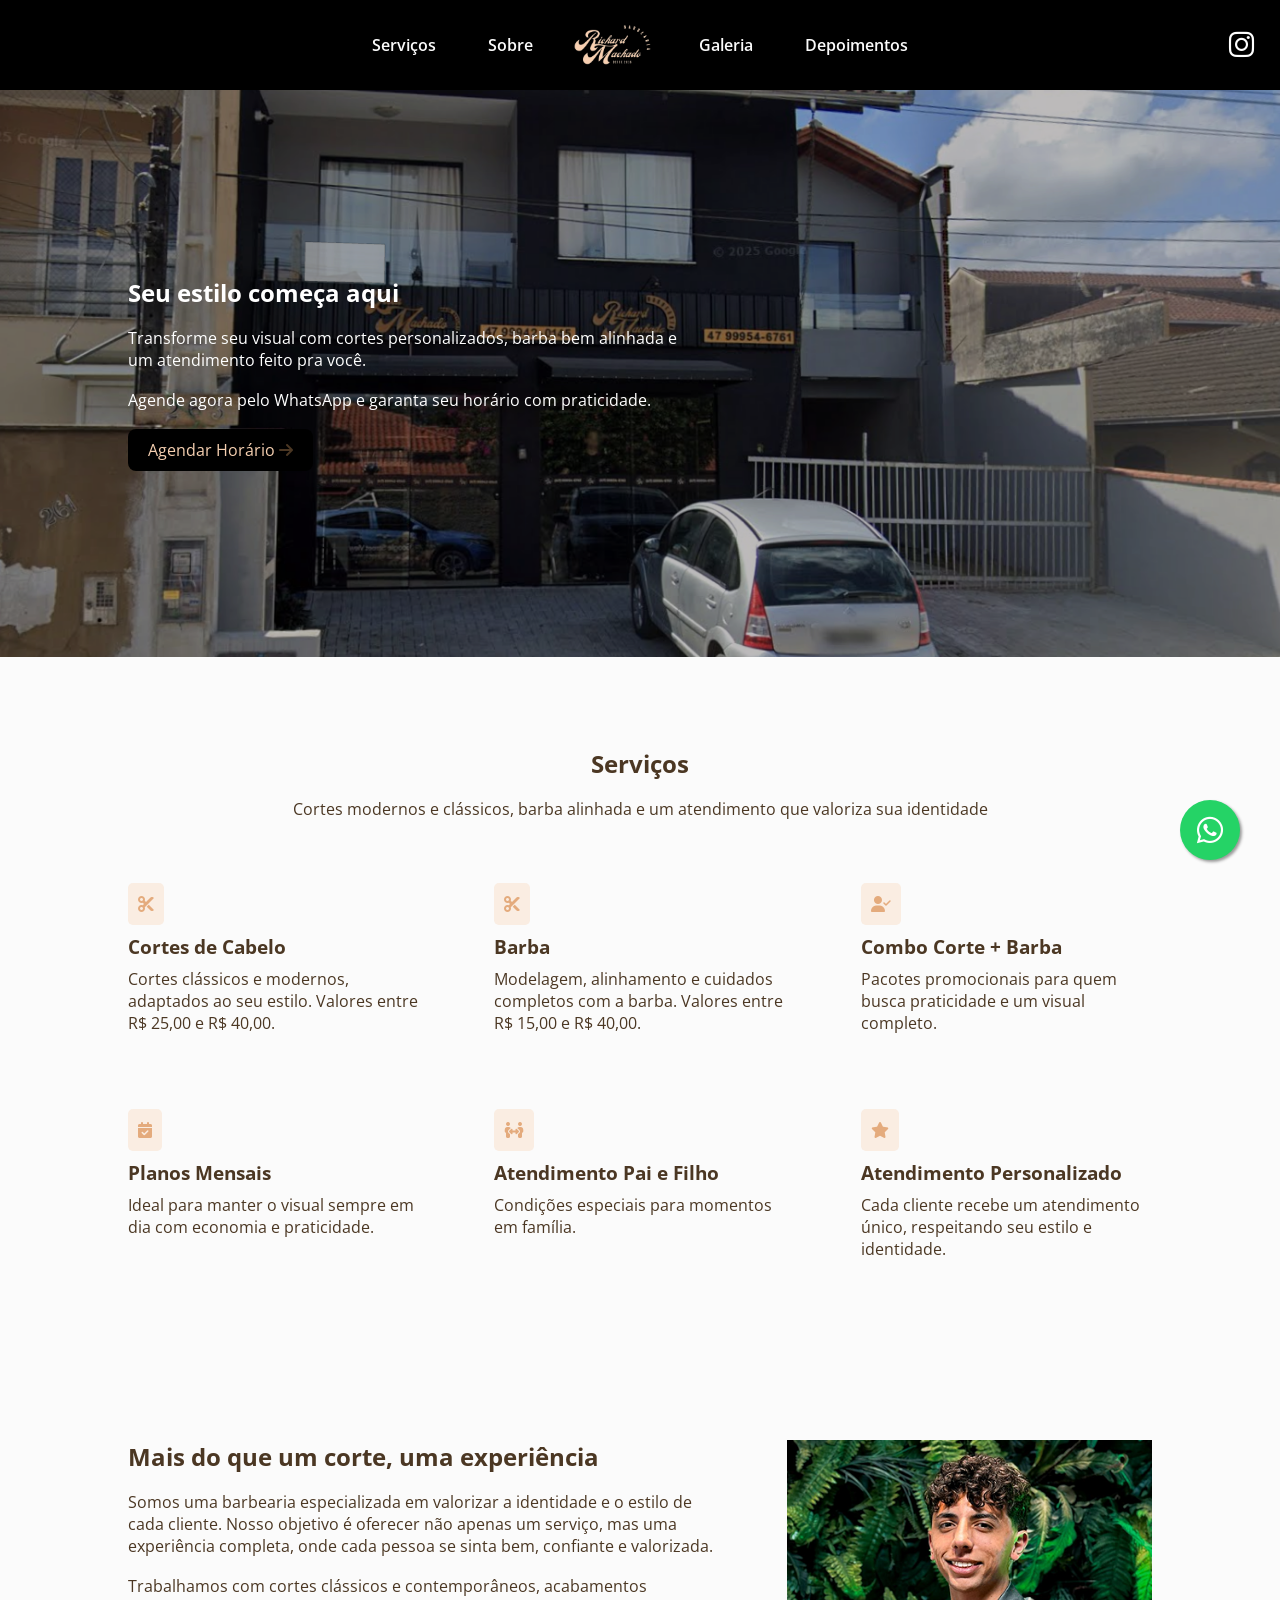
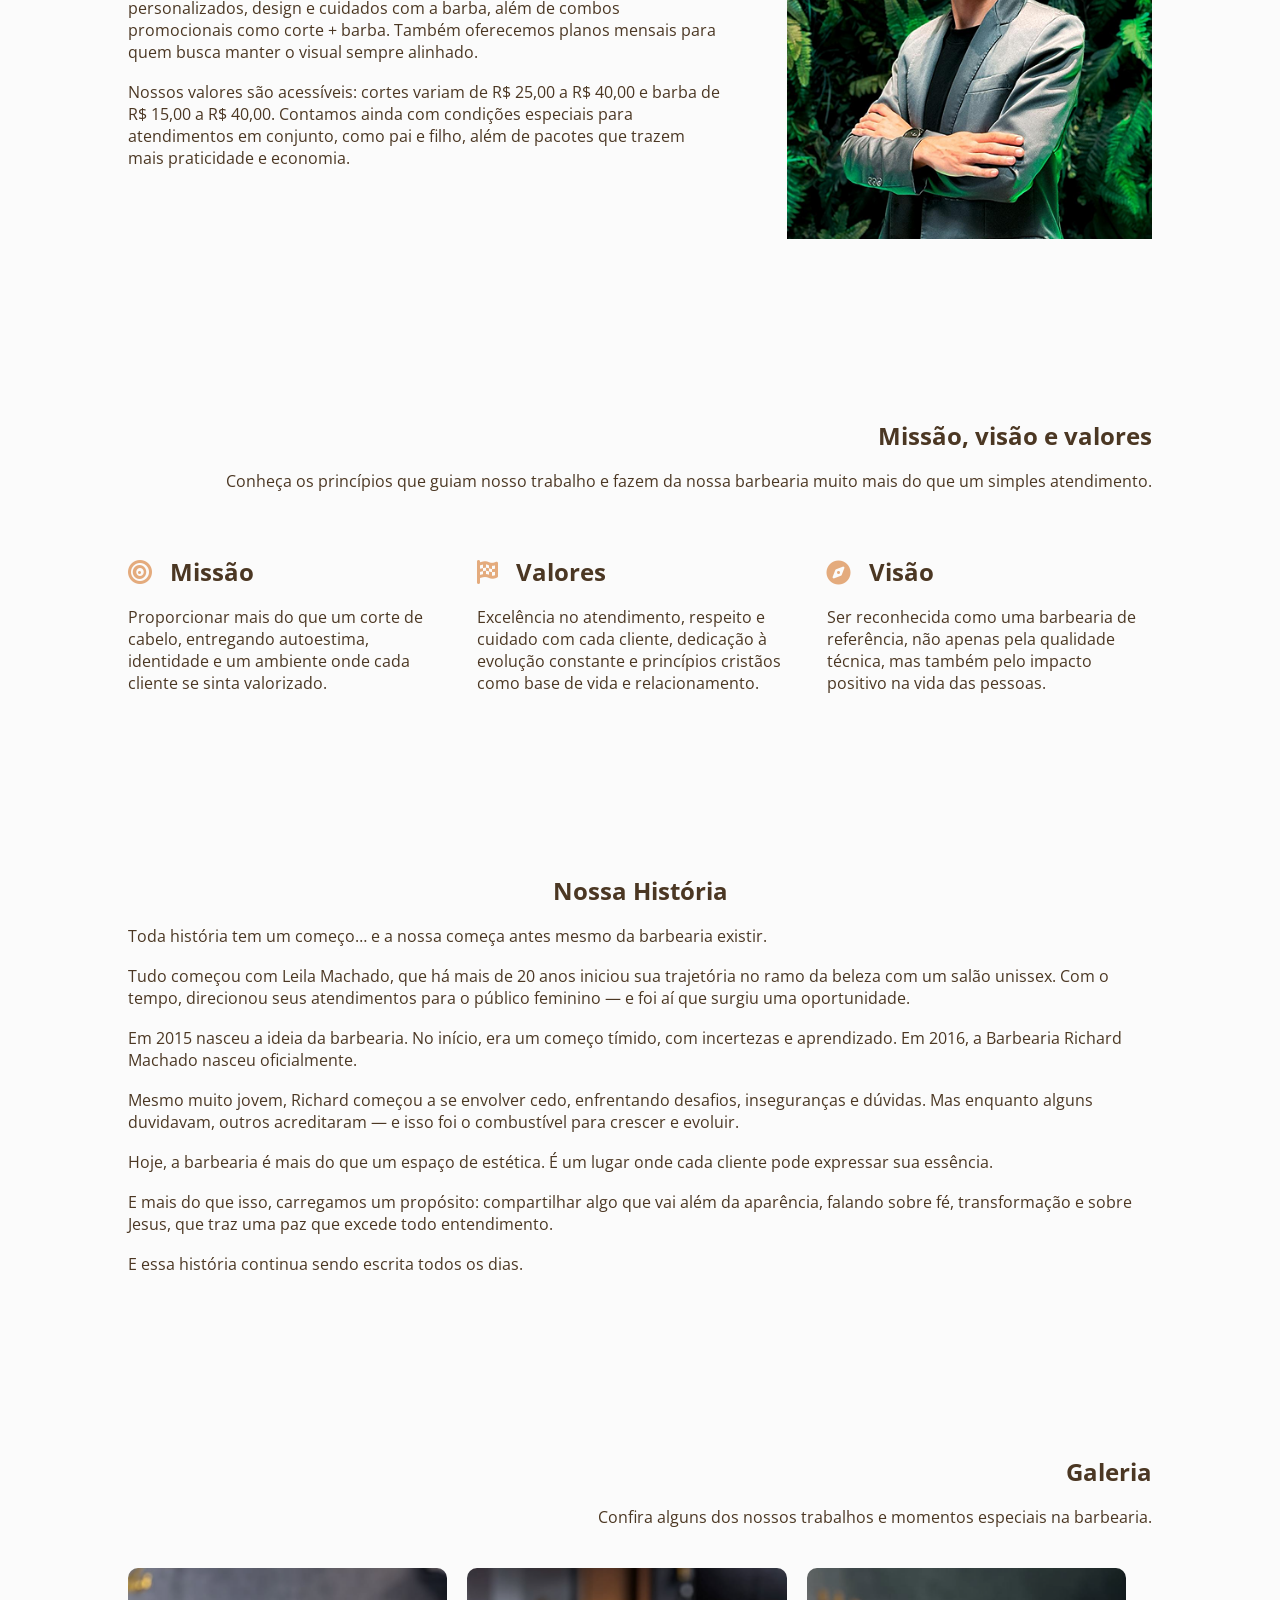
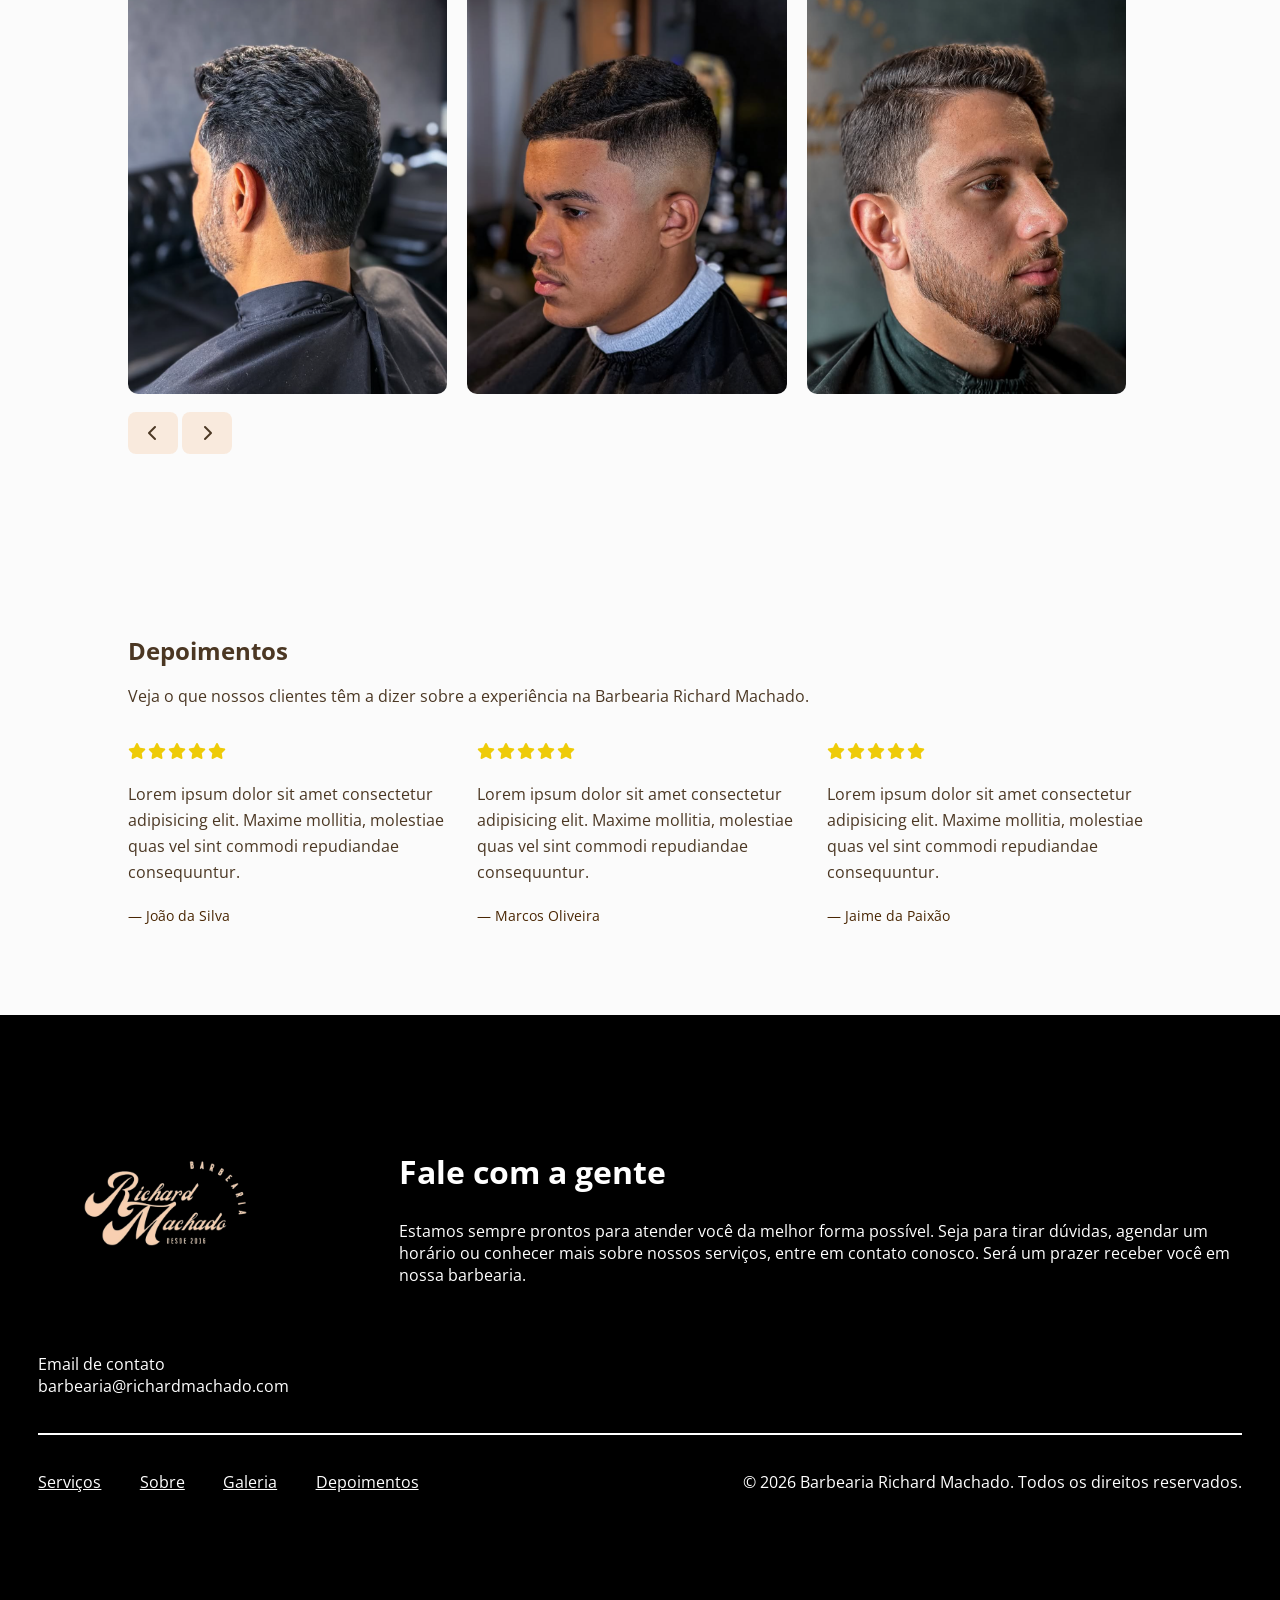
==== index.html @ 80983b6c "Adiciona estrutura inicial do site, incluindo HTML, CSS e JavaScript, além de novas imagens para a g" ====
<!doctype html>
<html lang="pt-br">
	<head>
		<meta charset="UTF-8" />
		<meta name="viewport" content="width=device-width, initial-scale=1.0" />
		<link rel="stylesheet" href="style.css" />
		<link rel="stylesheet" href="https://cdnjs.cloudflare.com/ajax/libs/font-awesome/6.4.2/css/all.min.css" />
		<title>Barbearia Richad Machado</title>
	</head>
	<body>
		<nav>
			<div class="nav-left">
				<a class="nav-link" href="#servicos">Serviços</a>
				<a class="nav-link" href="#sobre">Sobre</a>
			</div>
			<img id="logo" src="./images/logo.png" alt="logo" />
			<div class="nav-right">
				<a class="nav-link" href="#galeria">Galeria</a>
				<a class="nav-link" href="#depoimentos">Depoimentos</a>
			</div>
			<div id="redes-sociais">
				<a target="_blank" href="https://www.instagram.com/barbearia_rmachado?igsh=MW1mdHJqaWIxZmE3bQ==">
					<i class="fa-brands fa-instagram"></i>
				</a>
			</div>
			<div id="hamburger">
				<i class="fa-solid fa-bars"></i>
			</div>
		</nav>
		<div id="mobile-menu">
			<a class="nav-link" href="#servicos">Serviços</a>
			<a class="nav-link" href="#sobre">Sobre</a>
			<a class="nav-link" href="#galeria">Galeria</a>
			<a class="nav-link" href="#depoimentos">Depoimentos</a>
		</div>
		<div id="overlay"></div>
		<main>
			<a href="https://wa.me/5547999546761?text=Olá!%20Gostaria%20de%20agendar%20um%20horário" target="_blank" class="btn-whatsapp-flutuante">
				<i class="fa-brands fa-whatsapp"></i>
			</a>
			<section class="herosection">
				<div class="content">
					<h1>Seu estilo começa aqui</h1>
					<p>Transforme seu visual com cortes personalizados, barba bem alinhada e um atendimento feito pra você.</p>
					<p>Agende agora pelo WhatsApp e garanta seu horário com praticidade.</p>
					<a href="https://wa.me/5547999546761?text=Olá!%20Quero%20agendar%20um%20horário" target="_blank">
						<button>
							Agendar Horário
							<i class="fa-solid fa-arrow-right"></i>
						</button>
					</a>
				</div>
				<div class="container"></div>
			</section>
			<section class="services" id="servicos">
				<div class="header">
					<h1>Serviços</h1>
					<p>Cortes modernos e clássicos, barba alinhada e um atendimento que valoriza sua identidade</p>
				</div>
				<div>
					<div class="card">
						<div class="icon">
							<i class="fa-solid fa-scissors"></i>
						</div>
						<h3>Cortes de Cabelo</h3>
						<p>Cortes clássicos e modernos, adaptados ao seu estilo. Valores entre R$ 25,00 e R$ 40,00.</p>
					</div>

					<div class="card">
						<div class="icon">
							<i class="fa-solid fa-scissors"></i>
						</div>
						<h3>Barba</h3>
						<p>Modelagem, alinhamento e cuidados completos com a barba. Valores entre R$ 15,00 e R$ 40,00.</p>
					</div>

					<div class="card">
						<div class="icon">
							<i class="fa-solid fa-user-check"></i>
						</div>
						<h3>Combo Corte + Barba</h3>
						<p>Pacotes promocionais para quem busca praticidade e um visual completo.</p>
					</div>

					<div class="card">
						<div class="icon">
							<i class="fa-solid fa-calendar-check"></i>
						</div>
						<h3>Planos Mensais</h3>
						<p>Ideal para manter o visual sempre em dia com economia e praticidade.</p>
					</div>

					<div class="card">
						<div class="icon">
							<i class="fa-solid fa-people-arrows"></i>
						</div>
						<h3>Atendimento Pai e Filho</h3>
						<p>Condições especiais para momentos em família.</p>
					</div>

					<div class="card">
						<div class="icon">
							<i class="fa-solid fa-star"></i>
						</div>
						<h3>Atendimento Personalizado</h3>
						<p>Cada cliente recebe um atendimento único, respeitando seu estilo e identidade.</p>
					</div>
				</div>
			</section>
			<section class="infosection" id="sobre">
				<div class="description">
					<h1>Mais do que um corte, uma experiência</h1>
					<p>
						Somos uma barbearia especializada em valorizar a identidade e o estilo de cada cliente. Nosso objetivo é oferecer não apenas
						um serviço, mas uma experiência completa, onde cada pessoa se sinta bem, confiante e valorizada.
					</p>
					<p>
						Trabalhamos com cortes clássicos e contemporâneos, acabamentos personalizados, design e cuidados com a barba, além de combos
						promocionais como corte + barba. Também oferecemos planos mensais para quem busca manter o visual sempre alinhado.
					</p>
					<p>
						Nossos valores são acessíveis: cortes variam de R$ 25,00 a R$ 40,00 e barba de R$ 15,00 a R$ 40,00. Contamos ainda com
						condições especiais para atendimentos em conjunto, como pai e filho, além de pacotes que trazem mais praticidade e economia.
					</p>
				</div>
				<img id="richard" src="./images/richard-foto.png" alt="foto-richard" />
			</section>
			<section class="mission">
				<div class="header">
					<h1>Missão, visão e valores</h1>
					<p>Conheça os princípios que guiam nosso trabalho e fazem da nossa barbearia muito mais do que um simples atendimento.</p>
				</div>
				<div>
					<div class="card">
						<div class="header">
							<i class="fa-solid fa-bullseye"></i>
							<h2>Missão</h2>
						</div>
						<p>
							Proporcionar mais do que um corte de cabelo, entregando autoestima, identidade e um ambiente onde cada cliente se sinta
							valorizado.
						</p>
					</div>
					<div class="card">
						<div class="header">
							<i class="fa-solid fa-flag-checkered"></i>
							<h2>Valores</h2>
						</div>
						<p>
							Excelência no atendimento, respeito e cuidado com cada cliente, dedicação à evolução constante e princípios cristãos como
							base de vida e relacionamento.
						</p>
					</div>
					<div class="card">
						<div class="header">
							<i class="fa-solid fa-compass"></i>
							<h2>Visão</h2>
						</div>
						<p>
							Ser reconhecida como uma barbearia de referência, não apenas pela qualidade técnica, mas também pelo impacto positivo na
							vida das pessoas.
						</p>
					</div>
				</div>
			</section>
			<section class="history">
				<div class="header">
					<h1>Nossa História</h1>
				</div>
				<p>Toda história tem um começo… e a nossa começa antes mesmo da barbearia existir.</p>
				<p>
					Tudo começou com Leila Machado, que há mais de 20 anos iniciou sua trajetória no ramo da beleza com um salão unissex. Com o tempo,
					direcionou seus atendimentos para o público feminino — e foi aí que surgiu uma oportunidade.
				</p>
				<p>
					Em 2015 nasceu a ideia da barbearia. No início, era um começo tímido, com incertezas e aprendizado. Em 2016, a Barbearia Richard
					Machado nasceu oficialmente.
				</p>
				<p>
					Mesmo muito jovem, Richard começou a se envolver cedo, enfrentando desafios, inseguranças e dúvidas. Mas enquanto alguns
					duvidavam, outros acreditaram — e isso foi o combustível para crescer e evoluir.
				</p>
				<p>Hoje, a barbearia é mais do que um espaço de estética. É um lugar onde cada cliente pode expressar sua essência.</p>
				<p>
					E mais do que isso, carregamos um propósito: compartilhar algo que vai além da aparência, falando sobre fé, transformação e sobre
					Jesus, que traz uma paz que excede todo entendimento.
				</p>
				<p>E essa história continua sendo escrita todos os dias.</p>
			</section>
			<section class="galery" id="galeria">
				<div class="header">
					<h1>Galeria</h1>
					<p>Confira alguns dos nossos trabalhos e momentos especiais na barbearia.</p>
				</div>
				<div class="carousel">
					<div class="carousel-track">
						<img src="./images/um.png" alt="corte 1" />
						<img src="./images/dois.png" alt="corte 2" />
						<img src="./images/tres.png" alt="corte 3" />
						<img src="./images/quatro.png" alt="corte 4" />
					</div>
					<button class="prev"><i class="fa-solid fa-chevron-left"></i></button>
					<button class="next"><i class="fa-solid fa-chevron-right"></i></button>
				</div>
			</section>
			<section class="testimonies" id="depoimentos">
				<div class="header">
					<h1>Depoimentos</h1>
					<p>Veja o que nossos clientes têm a dizer sobre a experiência na Barbearia Richard Machado.</p>
				</div>
				<div class="list">
					<div class="card">
						<div class="stars">
							<i class="fa-solid fa-star"></i>
							<i class="fa-solid fa-star"></i>
							<i class="fa-solid fa-star"></i>
							<i class="fa-solid fa-star"></i>
							<i class="fa-solid fa-star"></i>
						</div>
						<div class="infos">
							<p class="description">
								Lorem ipsum dolor sit amet consectetur adipisicing elit. Maxime mollitia, molestiae quas vel sint commodi repudiandae
								consequuntur.
							</p>
						</div>
						<div class="author">— João da Silva</div>
					</div>
					<div class="card">
						<div class="stars">
							<i class="fa-solid fa-star"></i>
							<i class="fa-solid fa-star"></i>
							<i class="fa-solid fa-star"></i>
							<i class="fa-solid fa-star"></i>
							<i class="fa-solid fa-star"></i>
						</div>
						<div class="infos">
							<p class="description">
								Lorem ipsum dolor sit amet consectetur adipisicing elit. Maxime mollitia, molestiae quas vel sint commodi repudiandae
								consequuntur.
							</p>
						</div>
						<div class="author">— Marcos Oliveira</div>
					</div>
					<div class="card">
						<div class="stars">
							<i class="fa-solid fa-star"></i>
							<i class="fa-solid fa-star"></i>
							<i class="fa-solid fa-star"></i>
							<i class="fa-solid fa-star"></i>
							<i class="fa-solid fa-star"></i>
						</div>
						<div class="infos">
							<p class="description">
								Lorem ipsum dolor sit amet consectetur adipisicing elit. Maxime mollitia, molestiae quas vel sint commodi repudiandae
								consequuntur.
							</p>
						</div>
						<div class="author">— Jaime da Paixão</div>
					</div>
				</div>
			</section>
			<footer>
				<div class="top">
					<div>
						<img id="logo" src="./images/logo.png" alt="logo" />
						<div class="email">
							<span>Email de contato</span>
							<span>barbearia@richardmachado.com</span>
						</div>
					</div>
					<div class="message">
						<h1>Fale com a gente</h1>
						<p>
							Estamos sempre prontos para atender você da melhor forma possível. Seja para tirar dúvidas, agendar um horário ou conhecer
							mais sobre nossos serviços, entre em contato conosco. Será um prazer receber você em nossa barbearia.
						</p>
					</div>
				</div>
				<div class="bottom">
					<div class="links">
						<a id="nav-link" href="#servicos">Serviços</a>
						<a id="nav-link" href="#sobre">Sobre</a>
						<a id="nav-link" href="#galeria">Galeria</a>
						<a id="nav-link" href="#depoimentos">Depoimentos</a>
					</div>
					<span>© 2026 Barbearia Richard Machado. Todos os direitos reservados.</span>
				</div>
			</footer>
		</main>
		<script src="./script.js"></script>
	</body>
</html>
---- style.css ----
@import url("https://fonts.googleapis.com/css2?family=Open+Sans:ital,wght@0,300..800;1,300..800&display=swap");

html {
	scroll-behavior: smooth;
	scroll-padding-top: 80px;
}

* {
	margin: 0;
	padding: 0;
	color: #4b3723;
	font-family: "Open Sans", sans-serif;
}

body {
	background-color: #fbfbfb;
}

.herosection {
	height: 53vh;
	background-image: url("./images/hero-background.png");
	background-size: cover;
	background-position: center;
	padding-left: 10vw;
	display: flex;
	align-items: center;
	overflow: hidden;
}

.herosection .content {
	width: 45vw;
	display: flex;
	flex-direction: column;
	gap: 2vh;
	z-index: 1;
	padding-top: 10vh;
}

.herosection h1,
.herosection p {
	color: #fff;
}

.container {
	width: 100%;
	position: absolute;
	top: 0;
	height: 73vh;
	background-color: rgba(0, 0, 0, 0.247);
	left: 0;
}

section {
	padding: 10vh 10vw;
	gap: 5vw;
}

.infosection {
	display: flex;
}

.infosection img {
	width: 365px;
	height: fit-content;
}

.infosection .description,
.history {
	display: flex;
	flex-direction: column;
	gap: 2vh;
}

.history .header {
	align-items: center;
}

.galery .header {
	align-items: flex-end;
}

button {
	background-color: #000000;
	color: #f6d0b1;
	border: none;
	padding: 10px 20px;
	border-radius: 8px;
	font-size: 1em;
	cursor: pointer;
	transition: background-color 0.3s ease;
}

button:hover {
	transform: scale(1.1);
	transition: 0.3s;
}

nav {
	display: flex;
	align-items: center;
	justify-content: center;
	position: fixed;
	width: -webkit-fill-available;
	padding: 0 3vw;
	background-color: #000;
	height: 10vh;
	z-index: 1501;
}

.nav-left,
.nav-right {
	display: flex;
	gap: 4vw;
}

#logo {
	width: 90px;
	height: 50px;
}

nav i {
	color: white;
}

#logo {
	width: 90px;
	height: 50px;
	margin: 0 3vw;
}

#mobile-menu {
	position: fixed;
	top: 10vh;
	left: 0;
	width: 100%;
	background-color: #000;
	display: none;
	flex-direction: column;
	z-index: 2000;
	align-items: center;
	gap: 20px;
	padding: 20px 0;
	z-index: 2000;
}

#mobile-menu.active {
	display: flex;
}

.nav-link {
	text-decoration: none;
	color: #fbfbfb;
	font-weight: 600;
	font-size: 1em;
	transition: 0.3s;
}

.nav-link:hover {
	color: #f6d0b1;
	transform: scale(1.1);
}

#redes-sociais {
	display: flex;
	gap: 13px;
	position: absolute;
	right: 2vw;
}

#redes-sociais a i {
	font-size: 1.8em;
	text-decoration: none;
	transition: 0.3s;
}

#redes-sociais a:hover i {
	color: #f6d0b1;
	transform: scale(1.2);
}

.mission > div:nth-child(2),
.testimonies > div:nth-child(2) {
	display: flex;
	flex-wrap: wrap;
	gap: 24px;
}

.mission .card,
.testimonies .card {
	flex: 1 1 260px;
	max-width: 420px;
}

.mission .header {
	align-items: flex-end;
}

.mission .card .header {
	display: flex;
	align-items: center;
	flex-direction: row;
	margin-bottom: 2vh;
}

.mission .card .header i {
	font-size: 1.5em;
	color: #e4ab7d;
}

.mission,
.services {
	display: flex;
	flex-direction: column;
	gap: 7vh;
}

.services {
	justify-content: center;
	align-items: center;
}

section .header {
	display: flex;
	gap: 2vh;
	flex-direction: column;
}

.services .header {
	align-items: center;
}

.services > div:nth-child(2) {
	display: grid;
	grid-template-columns: repeat(3, minmax(196px, 1fr));
	gap: 75px;
	width: 100%;
}

.services .card {
	height: 100%;
	display: flex;
	flex-direction: column;
	gap: 1vh;
}

.services .card .icon {
	background-color: #f6d0b157;
	padding: 10px;
	width: fit-content;
	border-radius: 5px;
}

.services .card i {
	color: #e4ab7d;
}

.contact {
	display: flex;
	align-items: center;
	justify-content: space-between;
}

.contact .image {
	width: 100%;
	height: 40vh;
	background-color: #d9d9d9;
}

.contact form {
	display: flex;
	flex-direction: column;
	gap: 3vh;
	margin-top: 4vh;
}

.contact form button {
	width: fit-content;
}

.zap {
	position: absolute;
	bottom: 20px;
	right: 20px;
	font-size: 40px;
	color: #25d366;
	text-decoration: none;
}

.zap:hover {
	color: #25d366;
	transform: scale(1.1);
	transition: 0.3s;
}

.btn-whatsapp-flutuante {
	position: fixed;
	width: 60px;
	height: 60px;
	bottom: 40px;
	right: 40px;
	background-color: #25d366;
	color: #fff;
	border-radius: 50px;
	text-align: center;
	font-size: 30px;
	box-shadow: 2px 2px 3px #999;
	z-index: 1000;
	display: flex;
	align-items: center;
	justify-content: center;
	text-decoration: none;
	transition: background-color 0.3s ease;
}

.btn-whatsapp-flutuante i {
	color: #fff;
}

.btn-whatsapp-flutuante:hover {
	background-color: #128c7e;
	color: #fff;
}

footer #logo {
	width: 15vw;
	height: inherit;
	margin-bottom: 10vh;
}

footer {
	padding: 15vh 3vw;
	background-color: #000000;
}

footer * {
	color: white;
}

footer .bottom,
footer .top {
	display: flex;
	justify-content: space-between;
}

footer .top {
	padding-bottom: 4vh;
}

footer .bottom {
	width: 100%;
	padding-top: 4vh;
	border-top: 2px solid white;
}

footer .bottom .links {
	display: flex;
	gap: 3vw;
}

footer .message {
	width: 70%;
}

footer .message h1 {
	margin-bottom: 3vh;
}

footer .top .email {
	display: flex;
	flex-direction: column;
}

.testimonies .card {
	display: flex;
	flex-direction: column;
	margin-top: 4vh;
	justify-content: space-between;
}

.testimonies .stars {
	display: flex;
	grid-gap: 0.125rem;
	gap: 0.125rem;
}

.testimonies .stars i {
	color: rgb(238, 203, 8);
}

.testimonies .star {
	height: 1.25rem;
	width: 1.25rem;
}

.testimonies .infos {
	margin-top: 1rem;
}

.testimonies .description {
	margin-top: 0.4rem;
	line-height: 1.625;
}

.testimonies .author {
	margin-top: 1.3rem;
	font-size: 0.875rem;
	color: #492603;
}

body.escuro .btn-whatsapp-flutuante {
	box-shadow: 2px 2px 10px rgba(255, 255, 255, 0.2);
}

@media (max-width: 900px) {
	.services > div:nth-child(2) {
		grid-template-columns: repeat(2, minmax(220px, 1fr));
	}
}

#footer {
	background-color: #000000;
	width: 100%;
	height: 250px;
}

.carousel {
	position: relative;
	width: 100%;
	max-width: 1000px;
	margin-top: 40px;
	overflow: hidden;
}

.carousel button {
	background-color: #f6d0b169;
	color: #4b3723;
	margin-top: 2vh;
}

.carousel-track {
	display: flex;
	gap: 20px;
	transition: transform 0.5s ease-in-out;
}

.carousel-track img {
	width: calc(100% / 3 - 14px);
	flex-shrink: 0;
	border-radius: 10px;
}
#overlay {
	position: fixed;
	top: 0;
	left: 0;
	width: 100%;
	height: 100%;
	background: rgba(0, 0, 0, 0.6);
	opacity: 0;
	visibility: hidden;
	transition: 0.3s;
	z-index: 1500;
}

#overlay.active {
	opacity: 1;
	visibility: visible;
}

@media (max-width: 900px) {
	.carousel-track img {
		width: calc(100% / 2 - 10px);
	}
}

#hamburger {
	display: none;
	font-size: 1.8em;
	cursor: pointer;
	color: white;
}

@media (max-width: 1000px) {
	.infosection img {
		width: 270px;
		height: fit-content;
	}

	footer {
		padding: 8vh 3vw;
	}

	footer .top,
	footer .bottom {
		flex-direction: column;
		gap: 4vh;
	}

	footer #logo {
		width: 300px;
		height: inherit;
		margin-bottom: 3vh;
	}
}

@media (max-width: 768px) {
	.herosection .content {
		width: auto;
	}

	nav {
		justify-content: space-between;
	}

	#redes-sociais {
		position: absolute;
		right: 10vw;
		margin-top: 3px;
	}

	.mission .header {
		align-items: flex-start;
	}

	.infosection {
		flex-direction: column;
	}

	.infosection img {
		width: 100%;
		height: auto;
	}

	.nav-left,
	.nav-right {
		display: none;
	}

	#hamburger {
		display: block;
	}
}

@media (max-width: 600px) {
	.carousel-track img {
		width: 100%;
	}
}

@media (max-width: 560px) {
	.services > div:nth-child(2) {
		grid-template-columns: 1fr;
	}
}
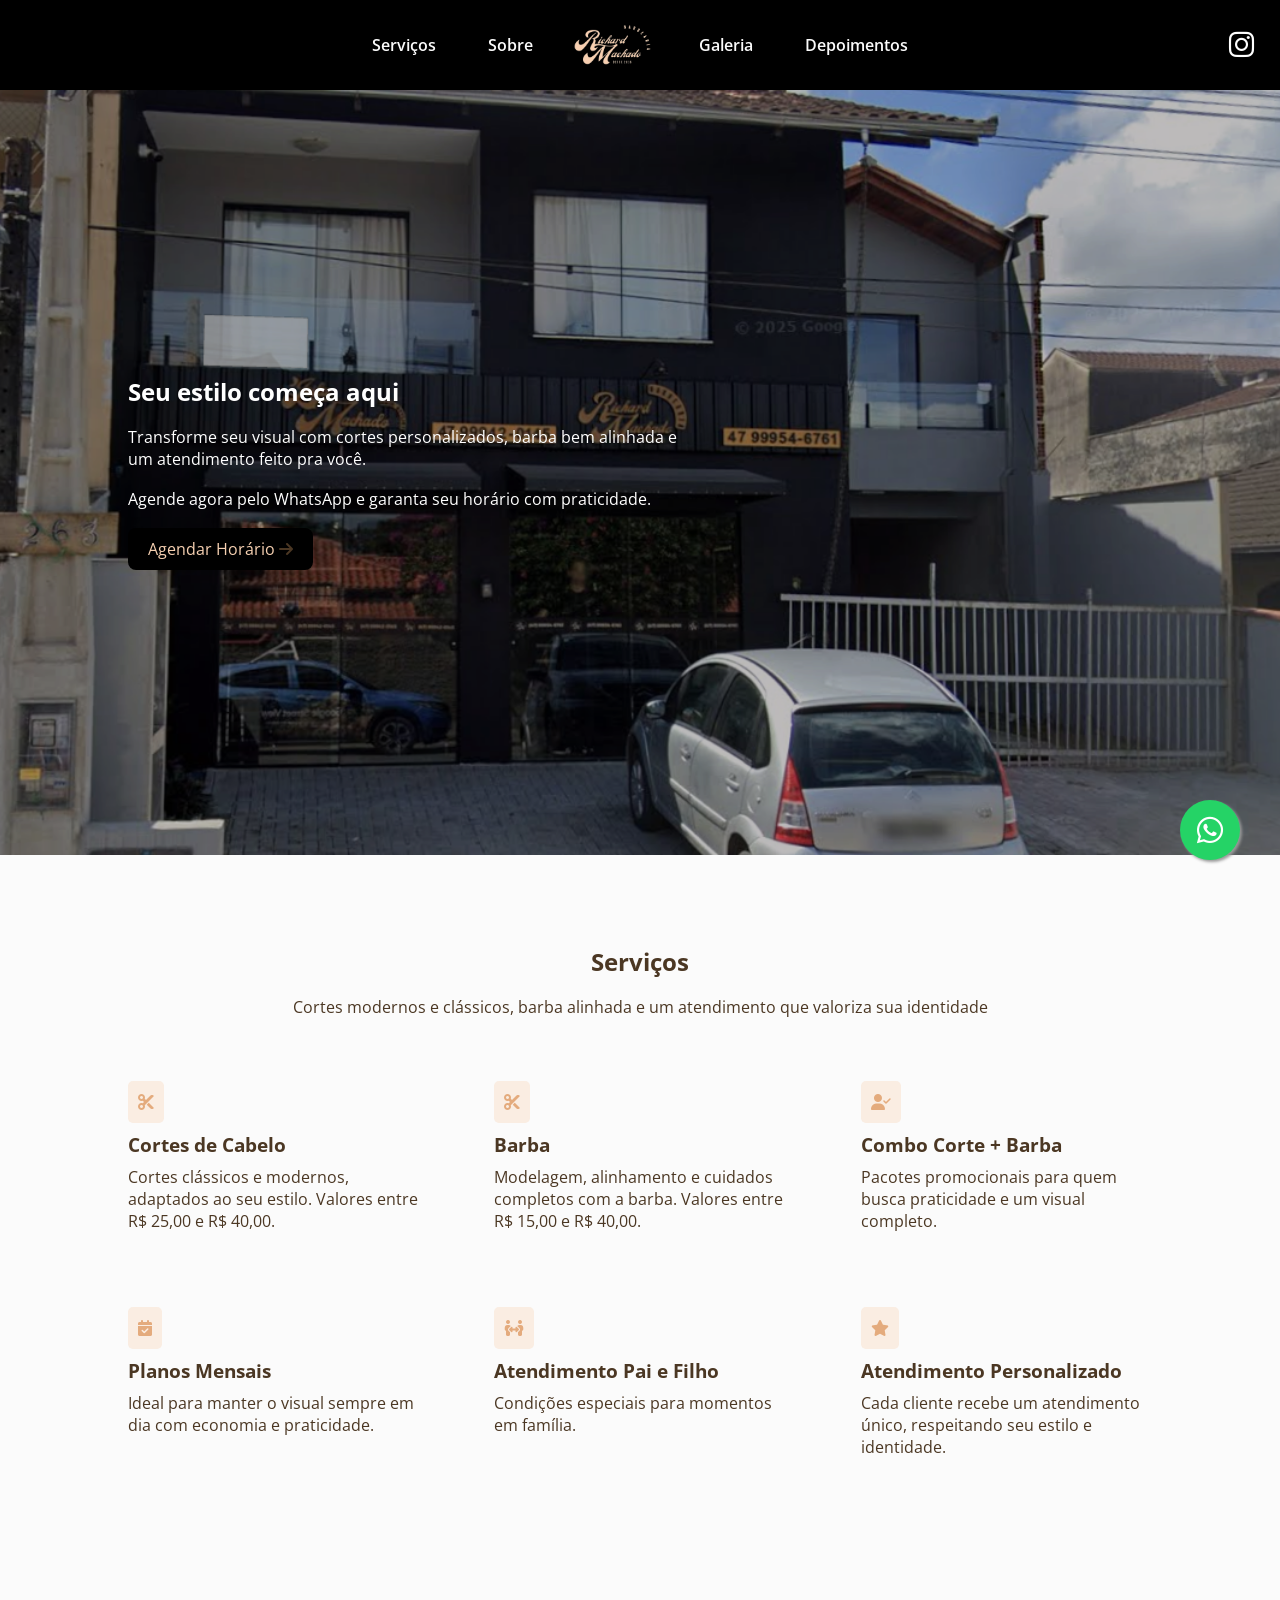
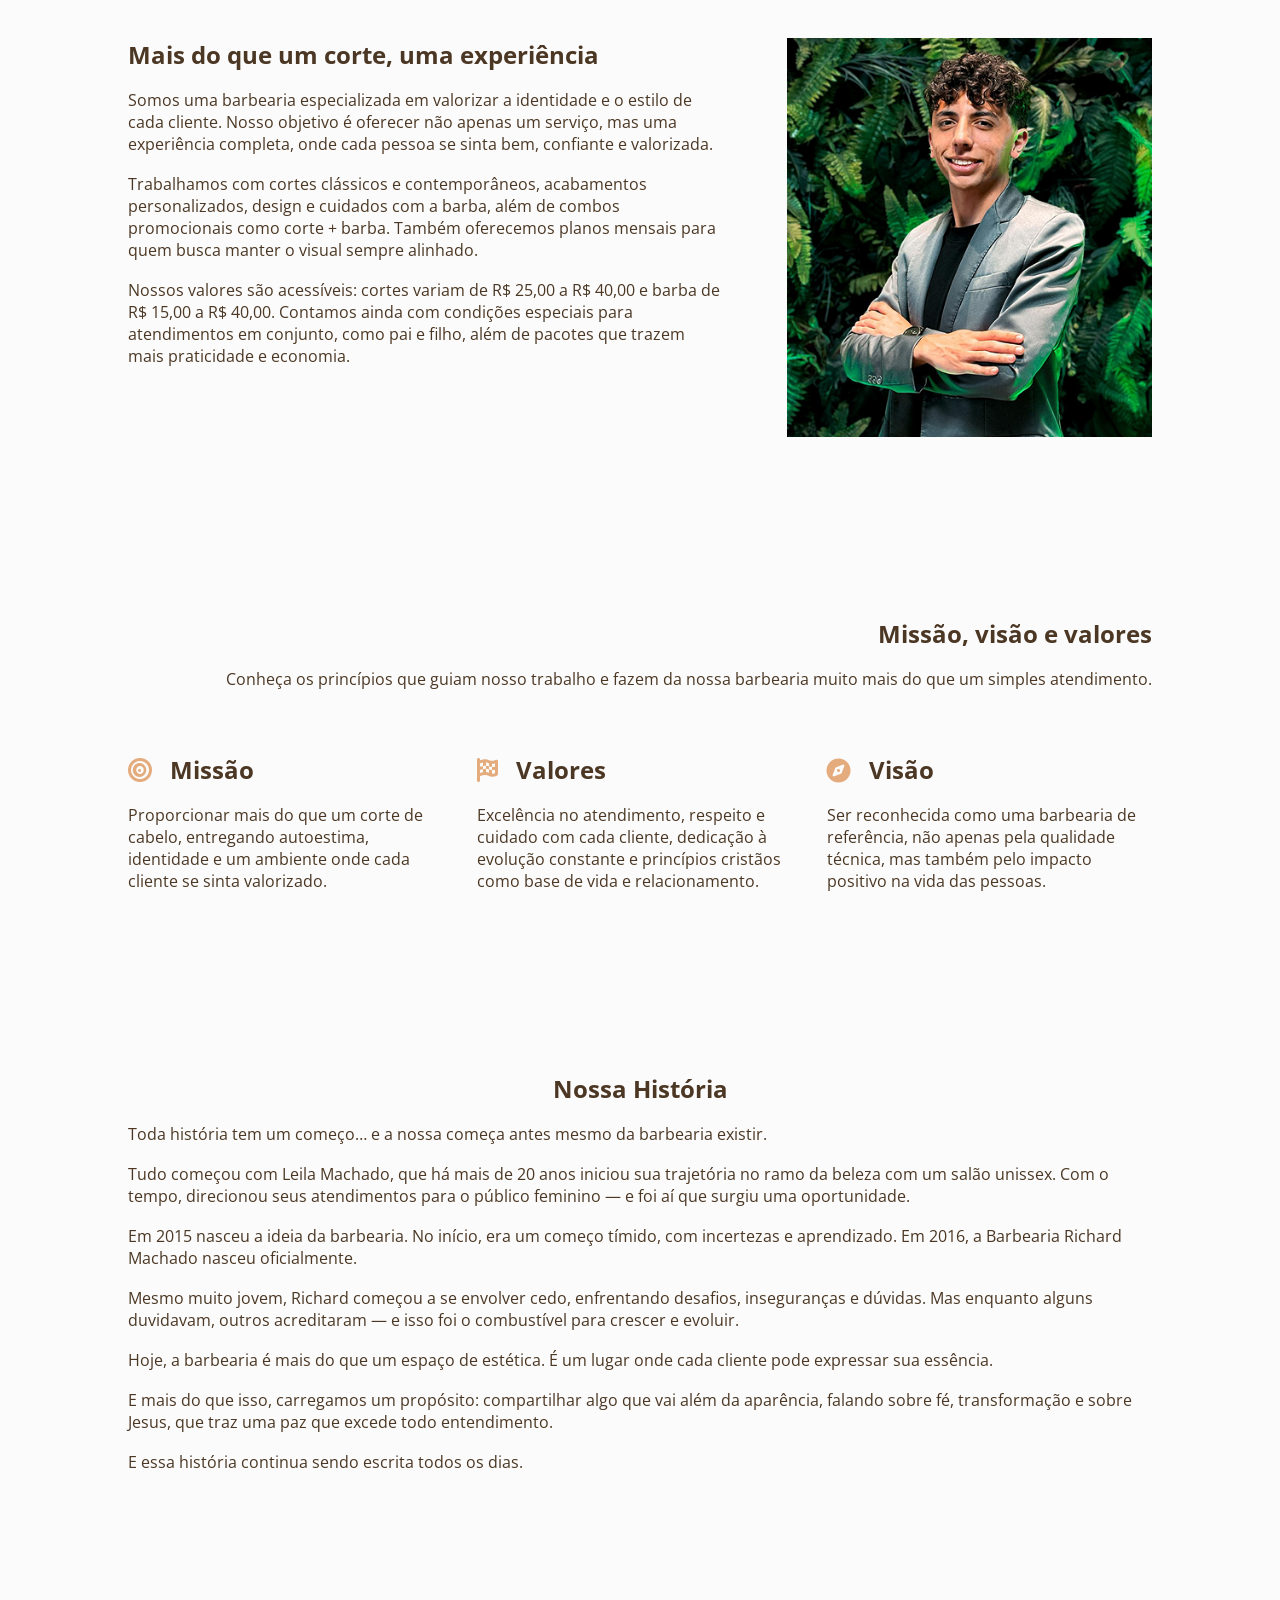
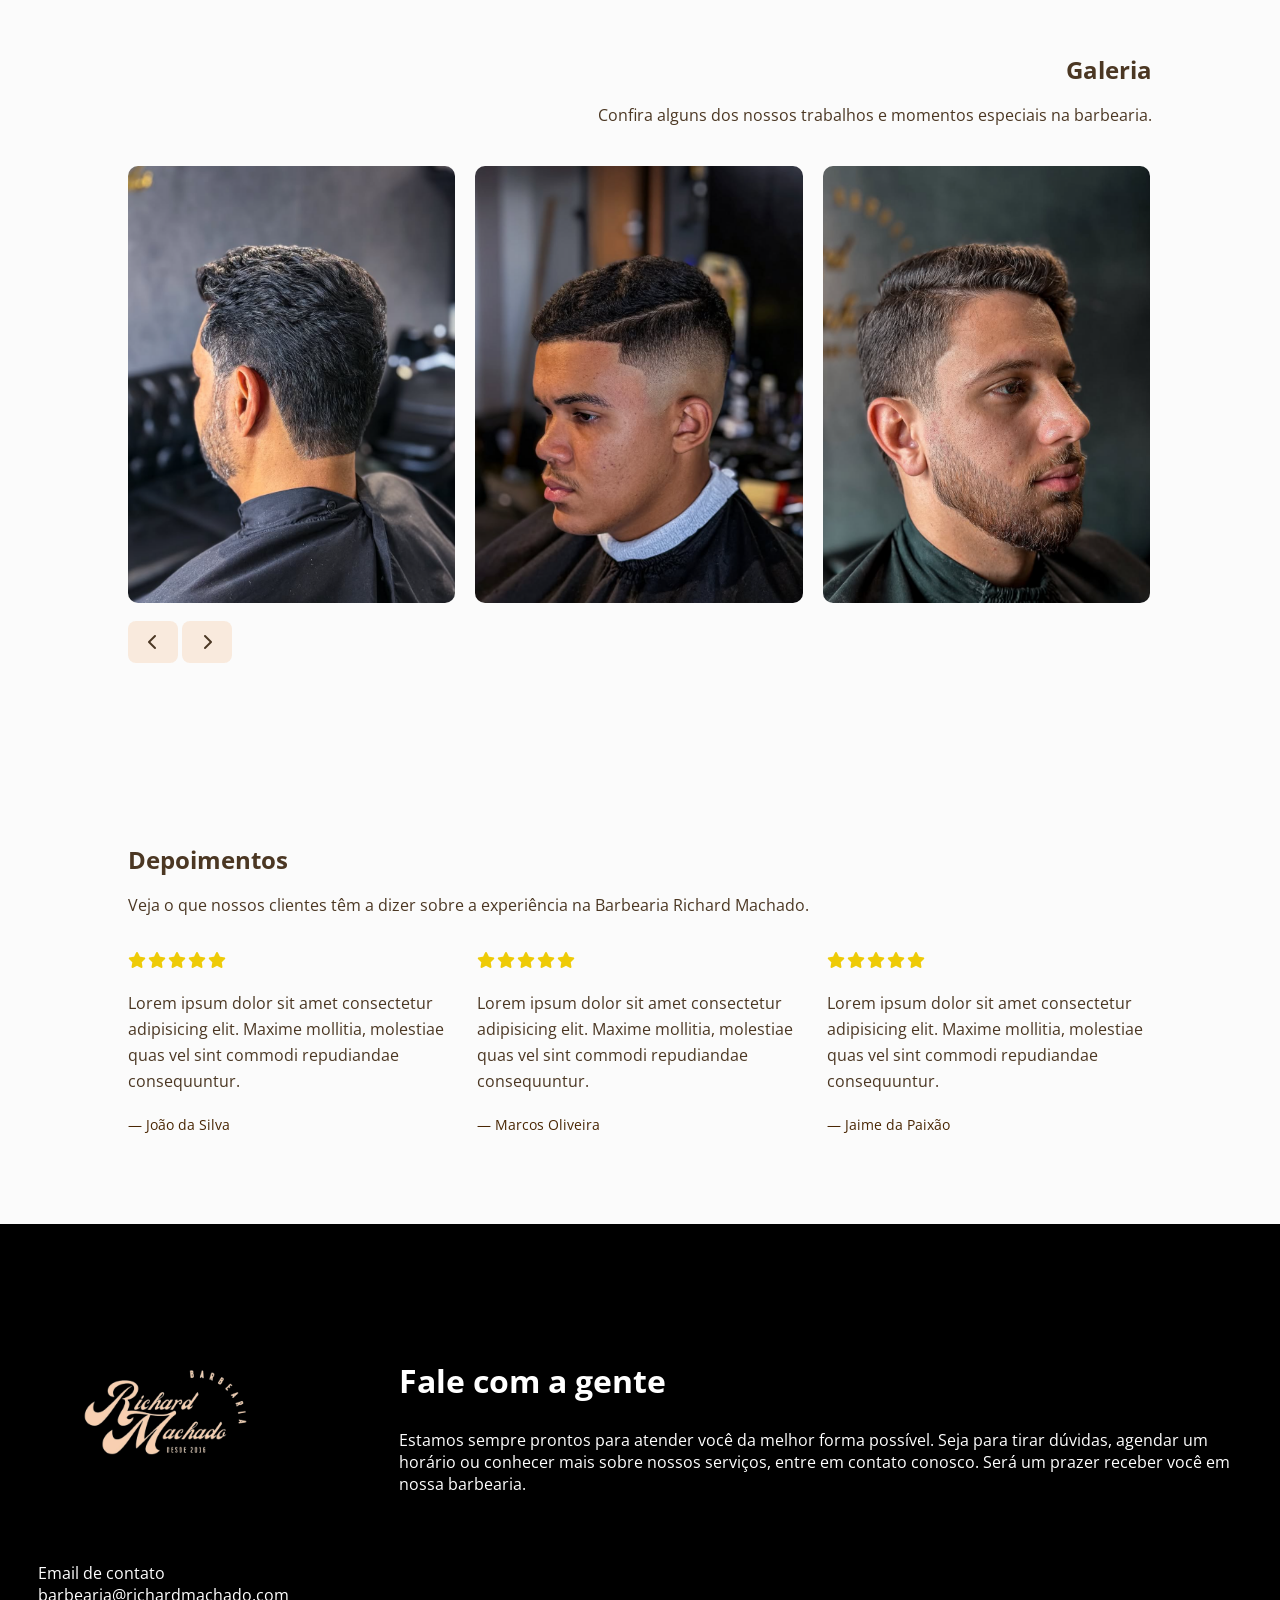
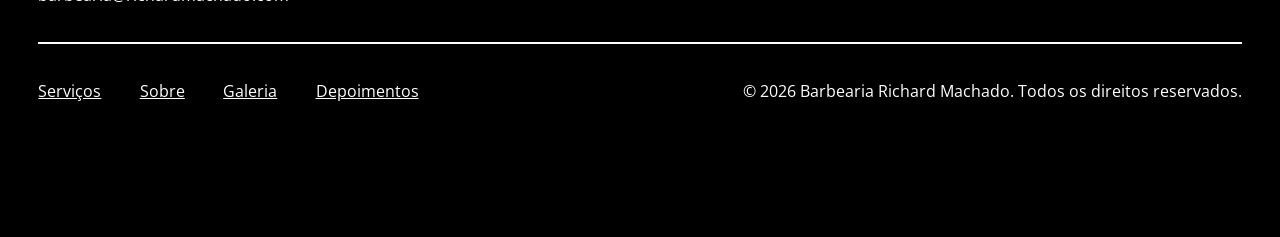
==== commit e56e4306: "Ajusta a altura da seção hero e do overlay, além de aumentar a largura máxima do carrossel" ====
--- a/index.html
+++ b/index.html
@@ -198,6 +198,9 @@
 						<img src="./images/dois.png" alt="corte 2" />
 						<img src="./images/tres.png" alt="corte 3" />
 						<img src="./images/quatro.png" alt="corte 4" />
+						<img src="./images/quatro.png" alt="corte 4" />
+						<img src="./images/quatro.png" alt="corte 4" />
+						<img src="./images/quatro.png" alt="corte 4" />
 					</div>
 					<button class="prev"><i class="fa-solid fa-chevron-left"></i></button>
 					<button class="next"><i class="fa-solid fa-chevron-right"></i></button>
--- a/style.css
+++ b/style.css
@@ -17,7 +17,7 @@
 }
 
 .herosection {
-	height: 53vh;
+	height: 75vh;
 	background-image: url("./images/hero-background.png");
 	background-size: cover;
 	background-position: center;
@@ -45,7 +45,7 @@
 	width: 100%;
 	position: absolute;
 	top: 0;
-	height: 73vh;
+	height: 95vh;
 	background-color: rgba(0, 0, 0, 0.247);
 	left: 0;
 }
@@ -426,7 +426,7 @@
 .carousel {
 	position: relative;
 	width: 100%;
-	max-width: 1000px;
+	max-width: 1200px;
 	margin-top: 40px;
 	overflow: hidden;
 }
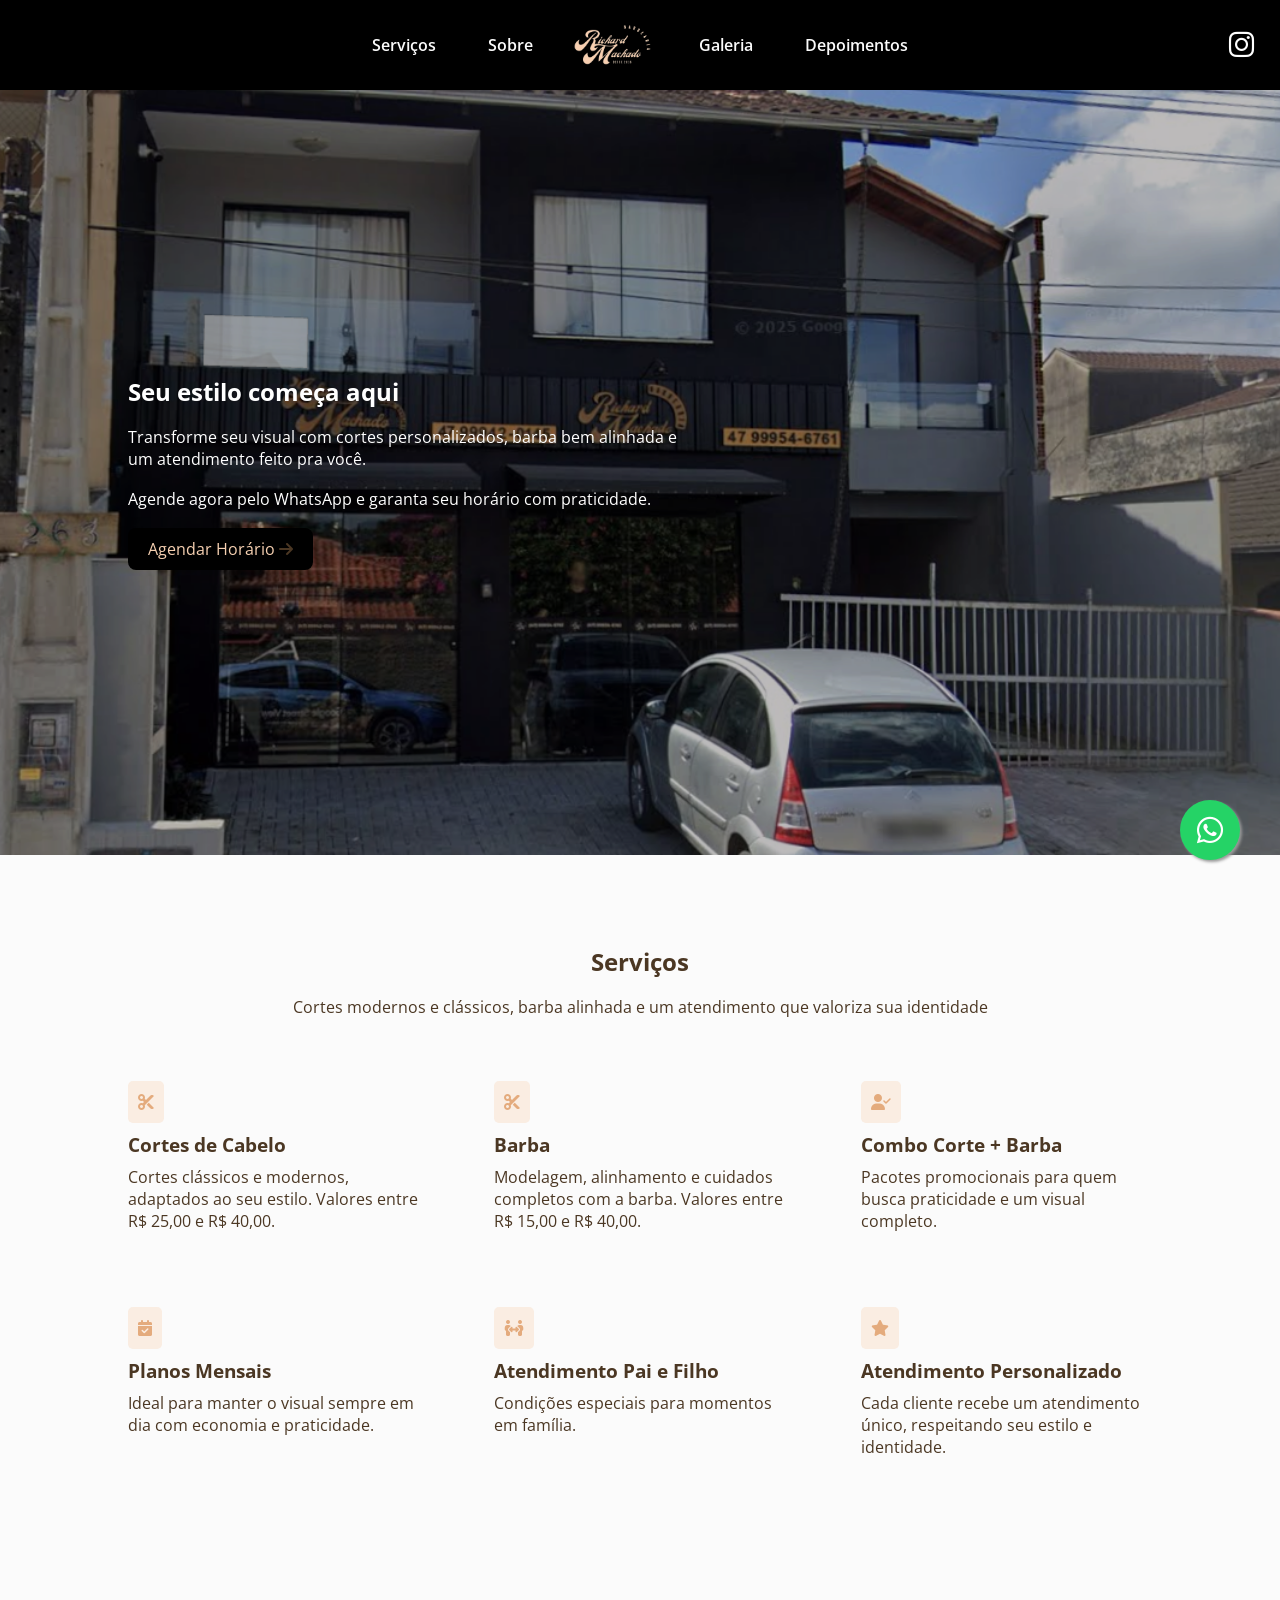
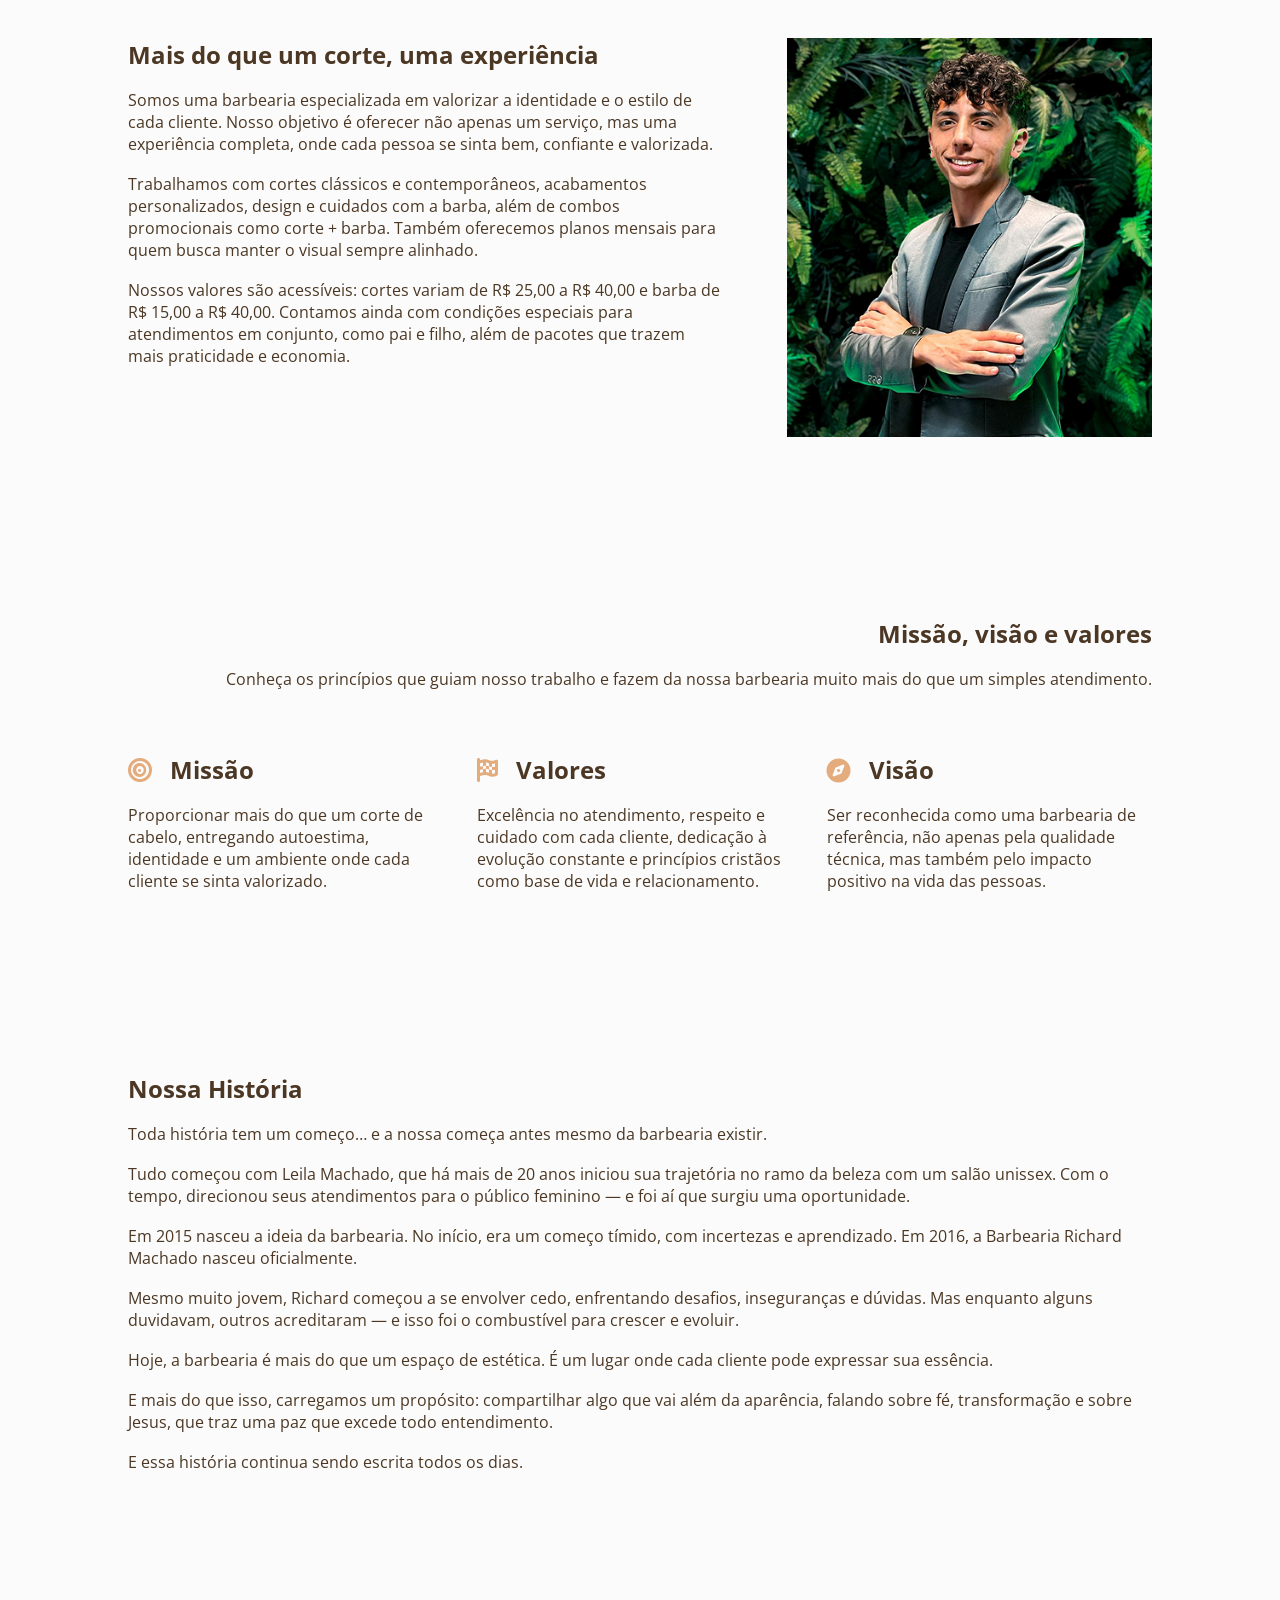
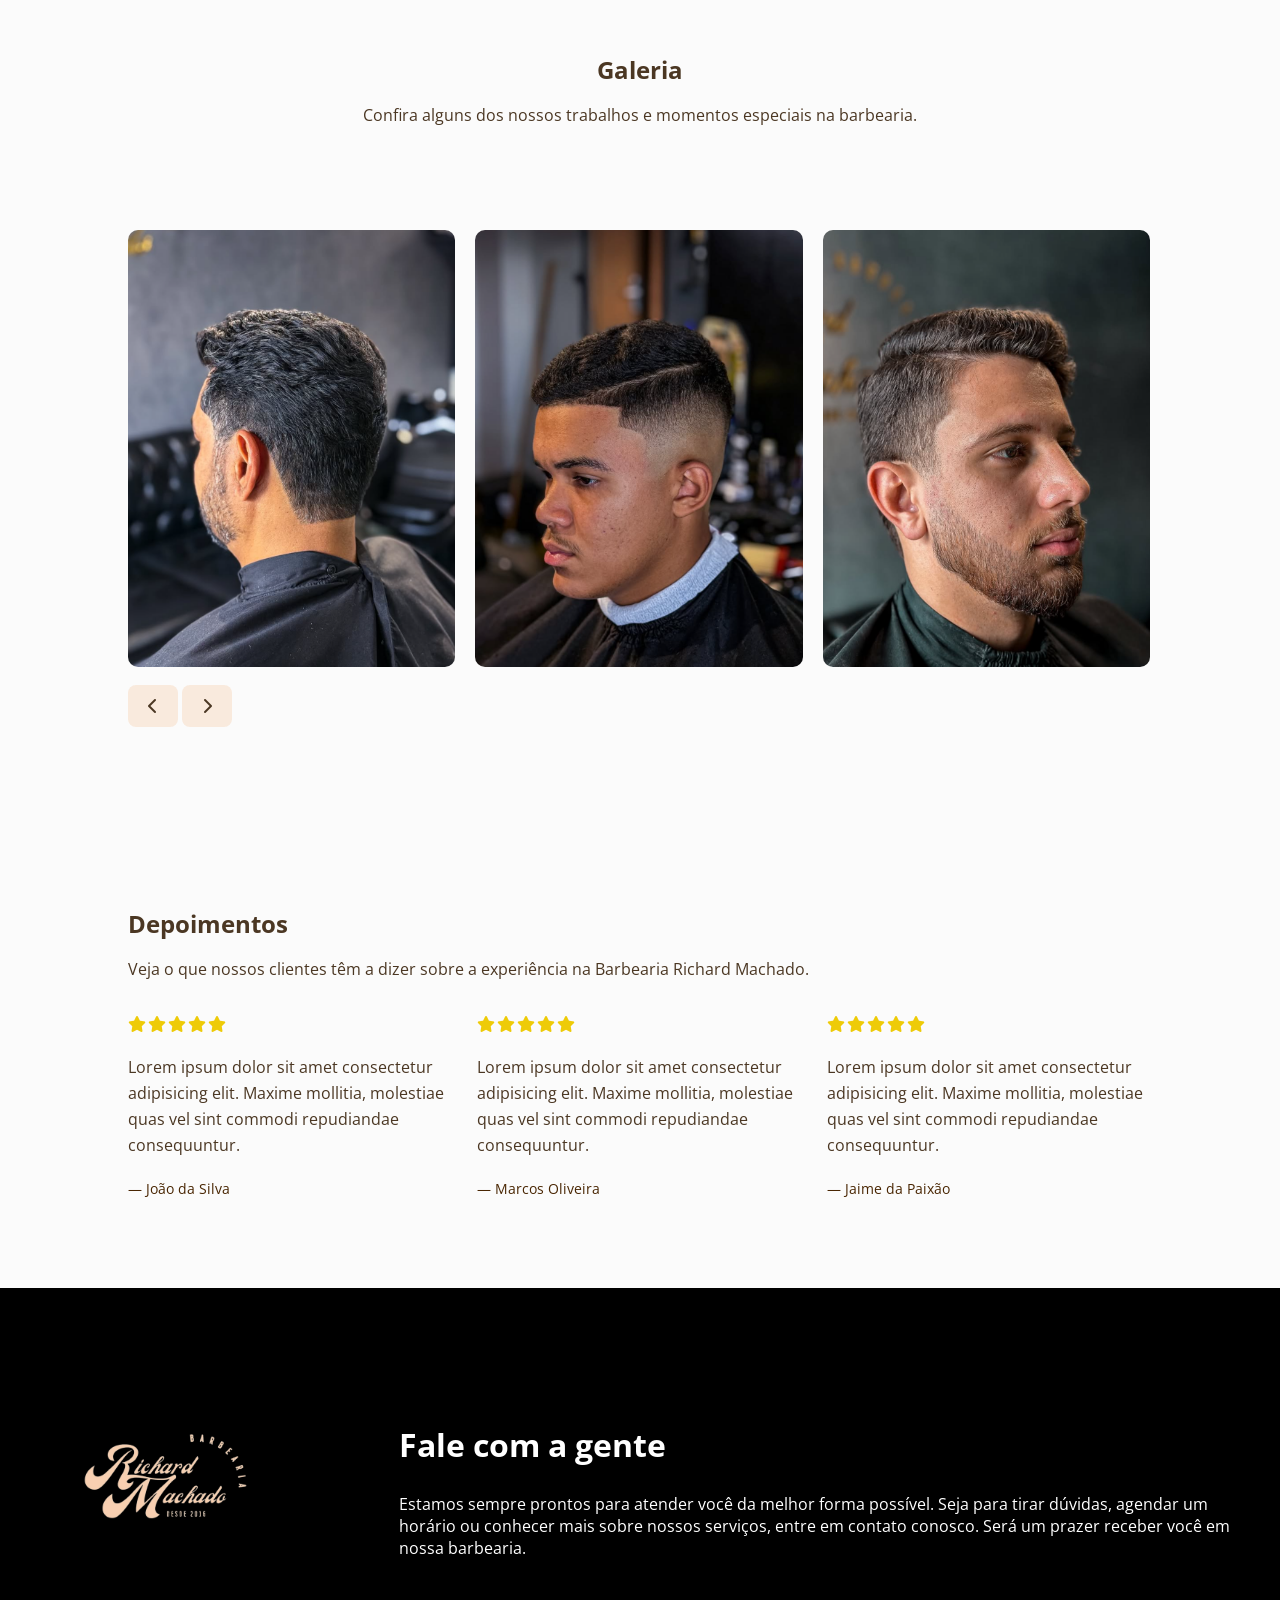
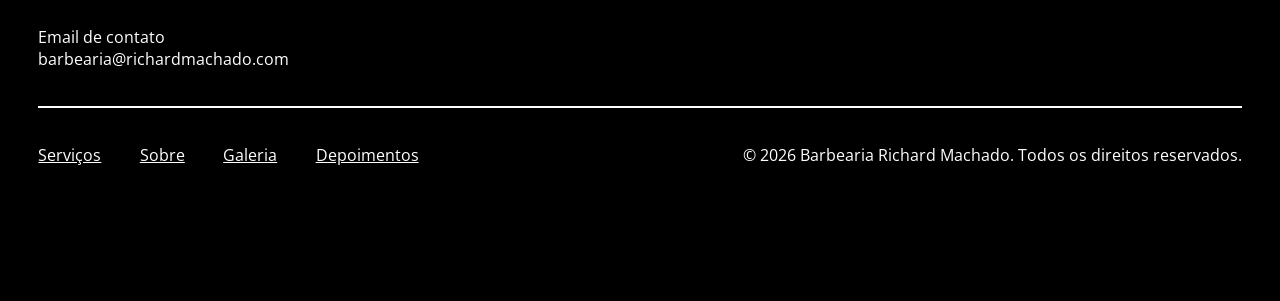
==== commit 76e29371: "Remove imagens duplicadas do carrossel e ajusta estilo da galeria para centralizar o conteúdo" ====
--- a/index.html
+++ b/index.html
@@ -198,9 +198,6 @@
 						<img src="./images/dois.png" alt="corte 2" />
 						<img src="./images/tres.png" alt="corte 3" />
 						<img src="./images/quatro.png" alt="corte 4" />
-						<img src="./images/quatro.png" alt="corte 4" />
-						<img src="./images/quatro.png" alt="corte 4" />
-						<img src="./images/quatro.png" alt="corte 4" />
 					</div>
 					<button class="prev"><i class="fa-solid fa-chevron-left"></i></button>
 					<button class="next"><i class="fa-solid fa-chevron-right"></i></button>
--- a/style.css
+++ b/style.css
@@ -71,12 +71,14 @@
 	gap: 2vh;
 }
 
-.history .header {
-	align-items: center;
-}
-
 .galery .header {
-	align-items: flex-end;
+	align-items: center;
+}
+
+.galery {
+	display: flex;
+	flex-direction: column;
+	align-items: center;
 }
 
 button {
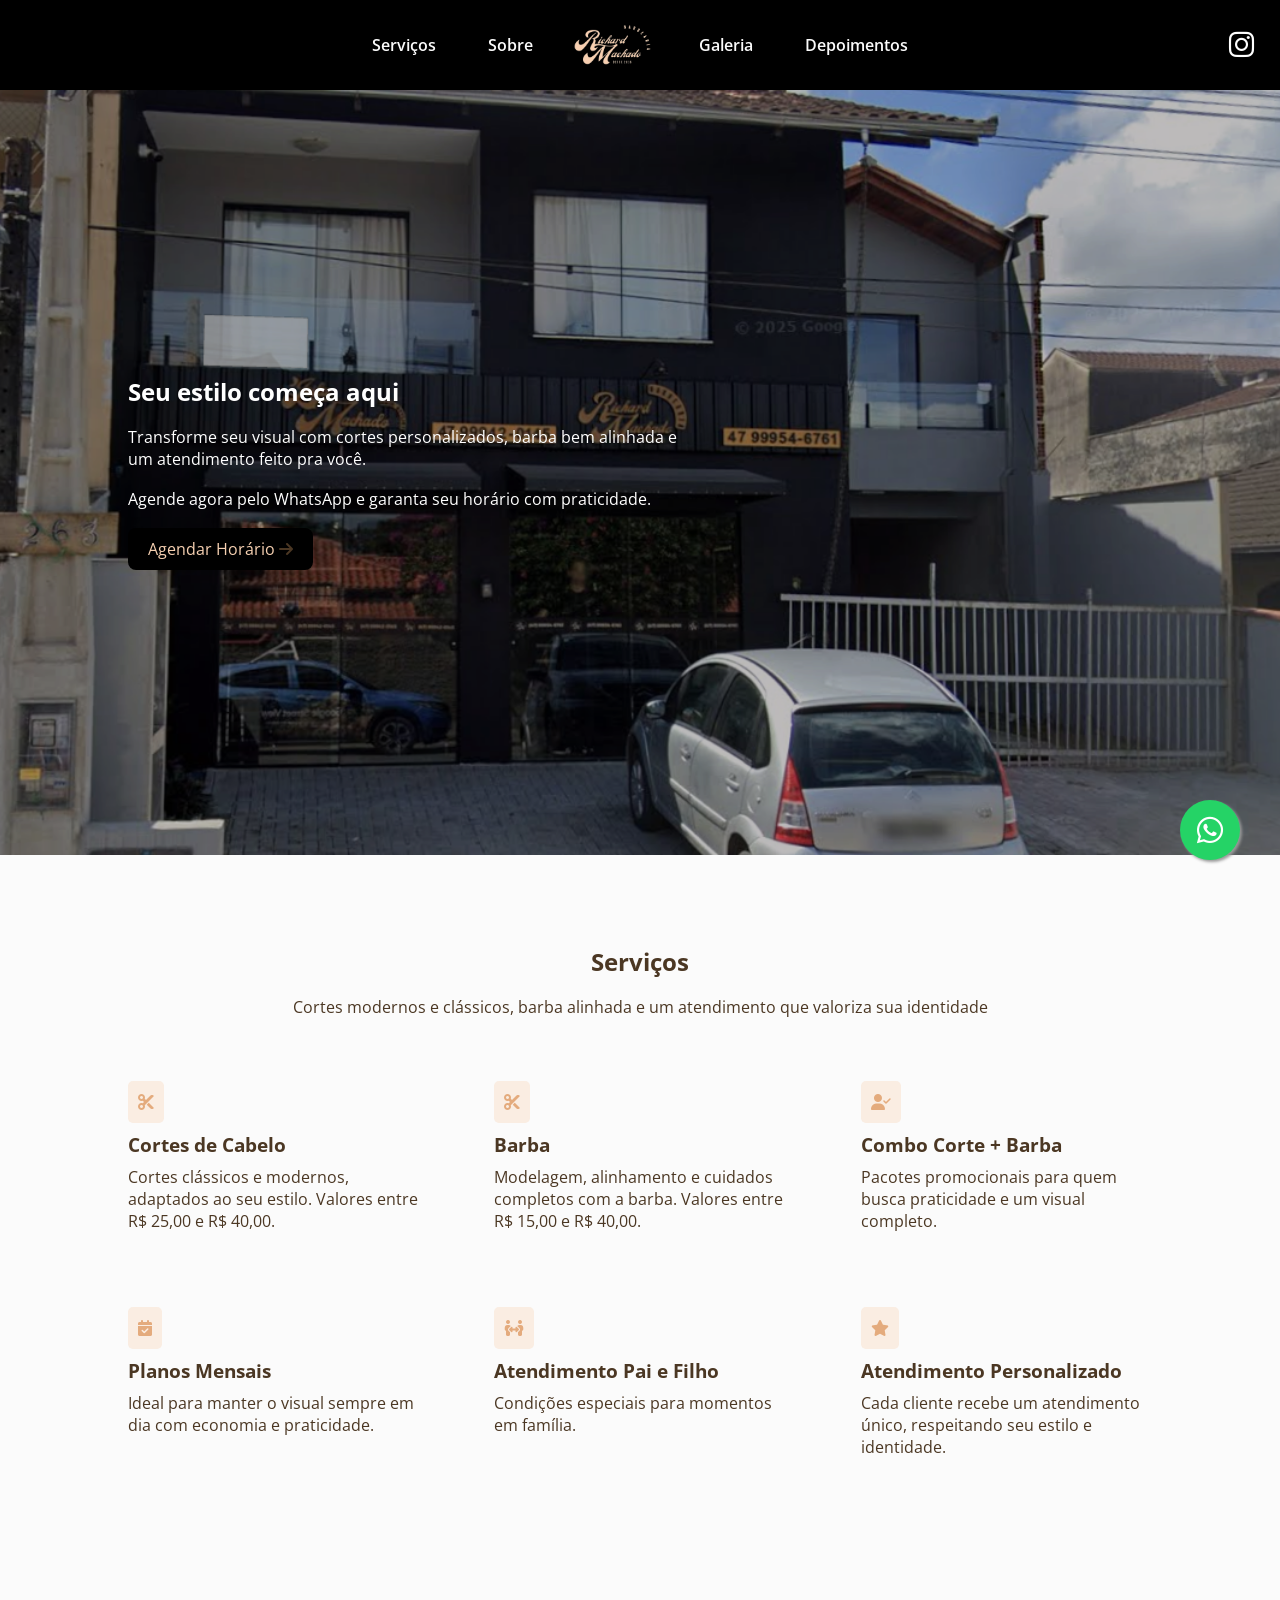
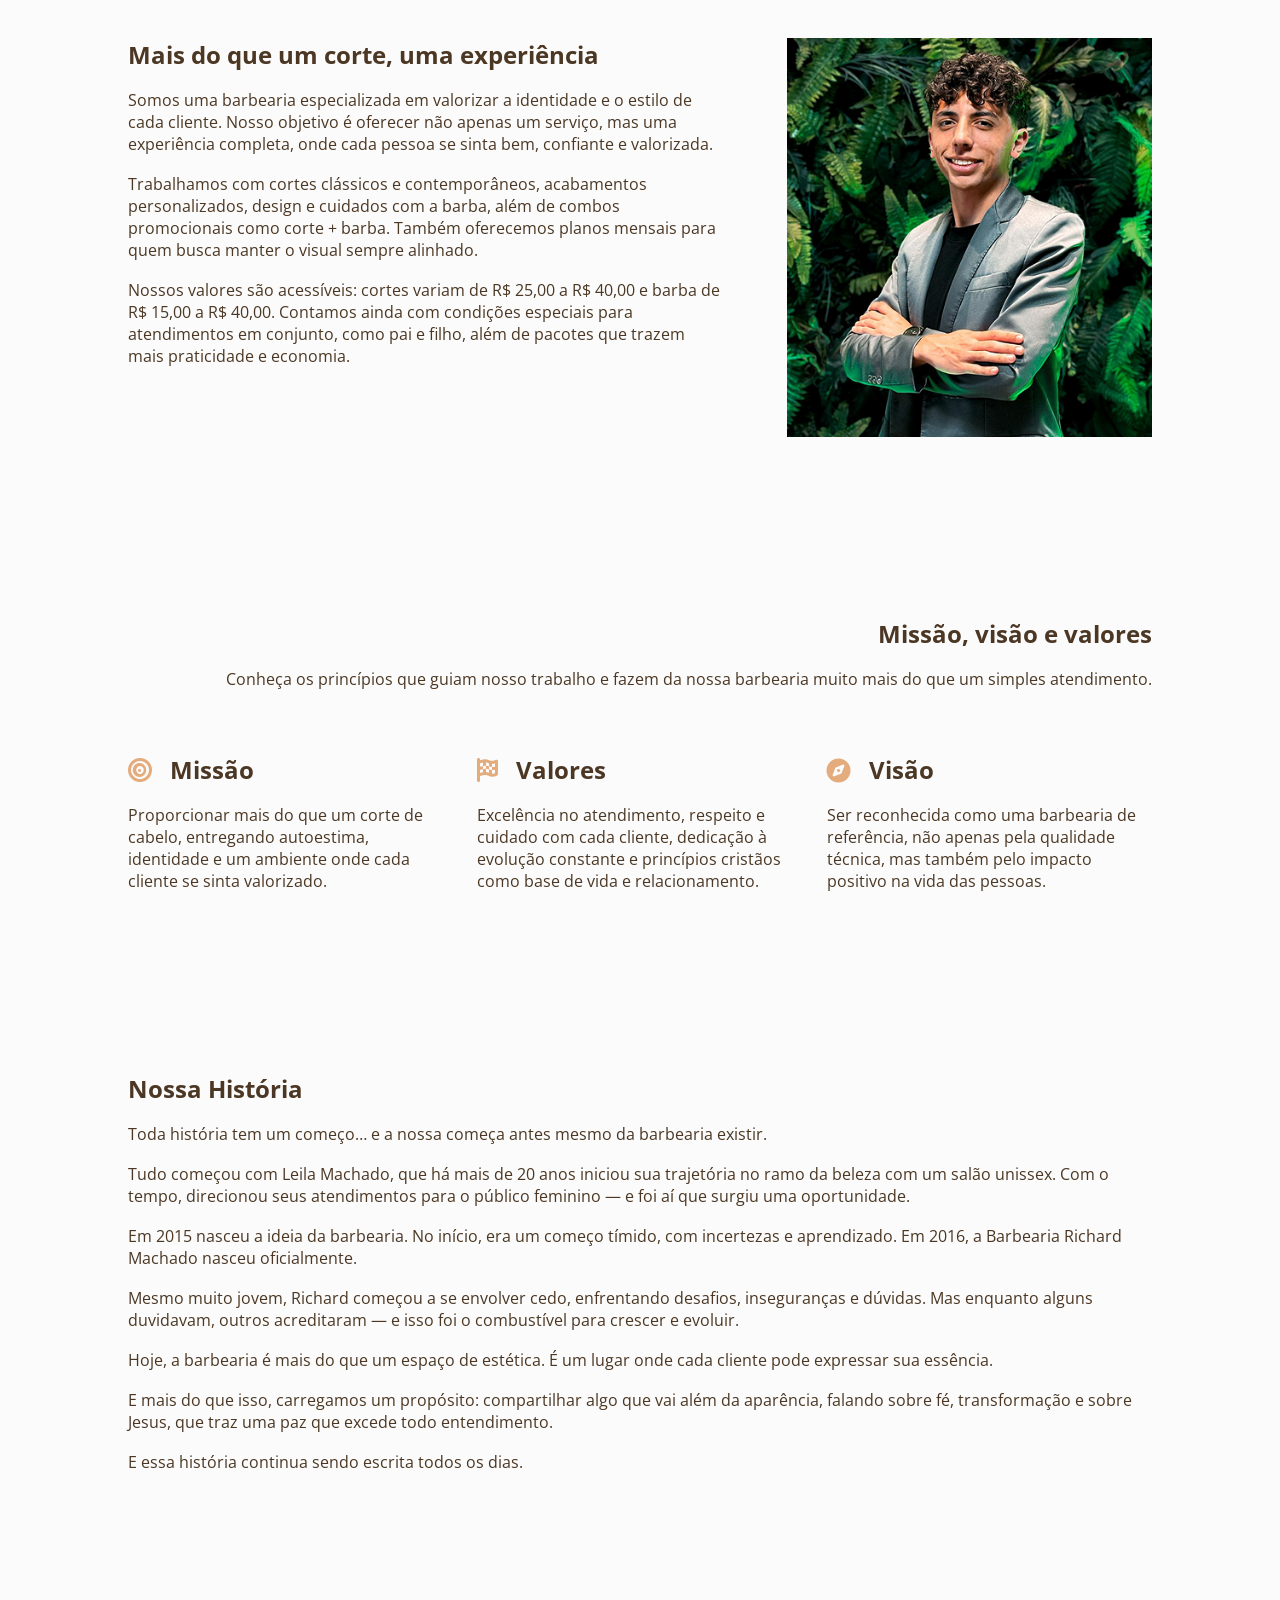
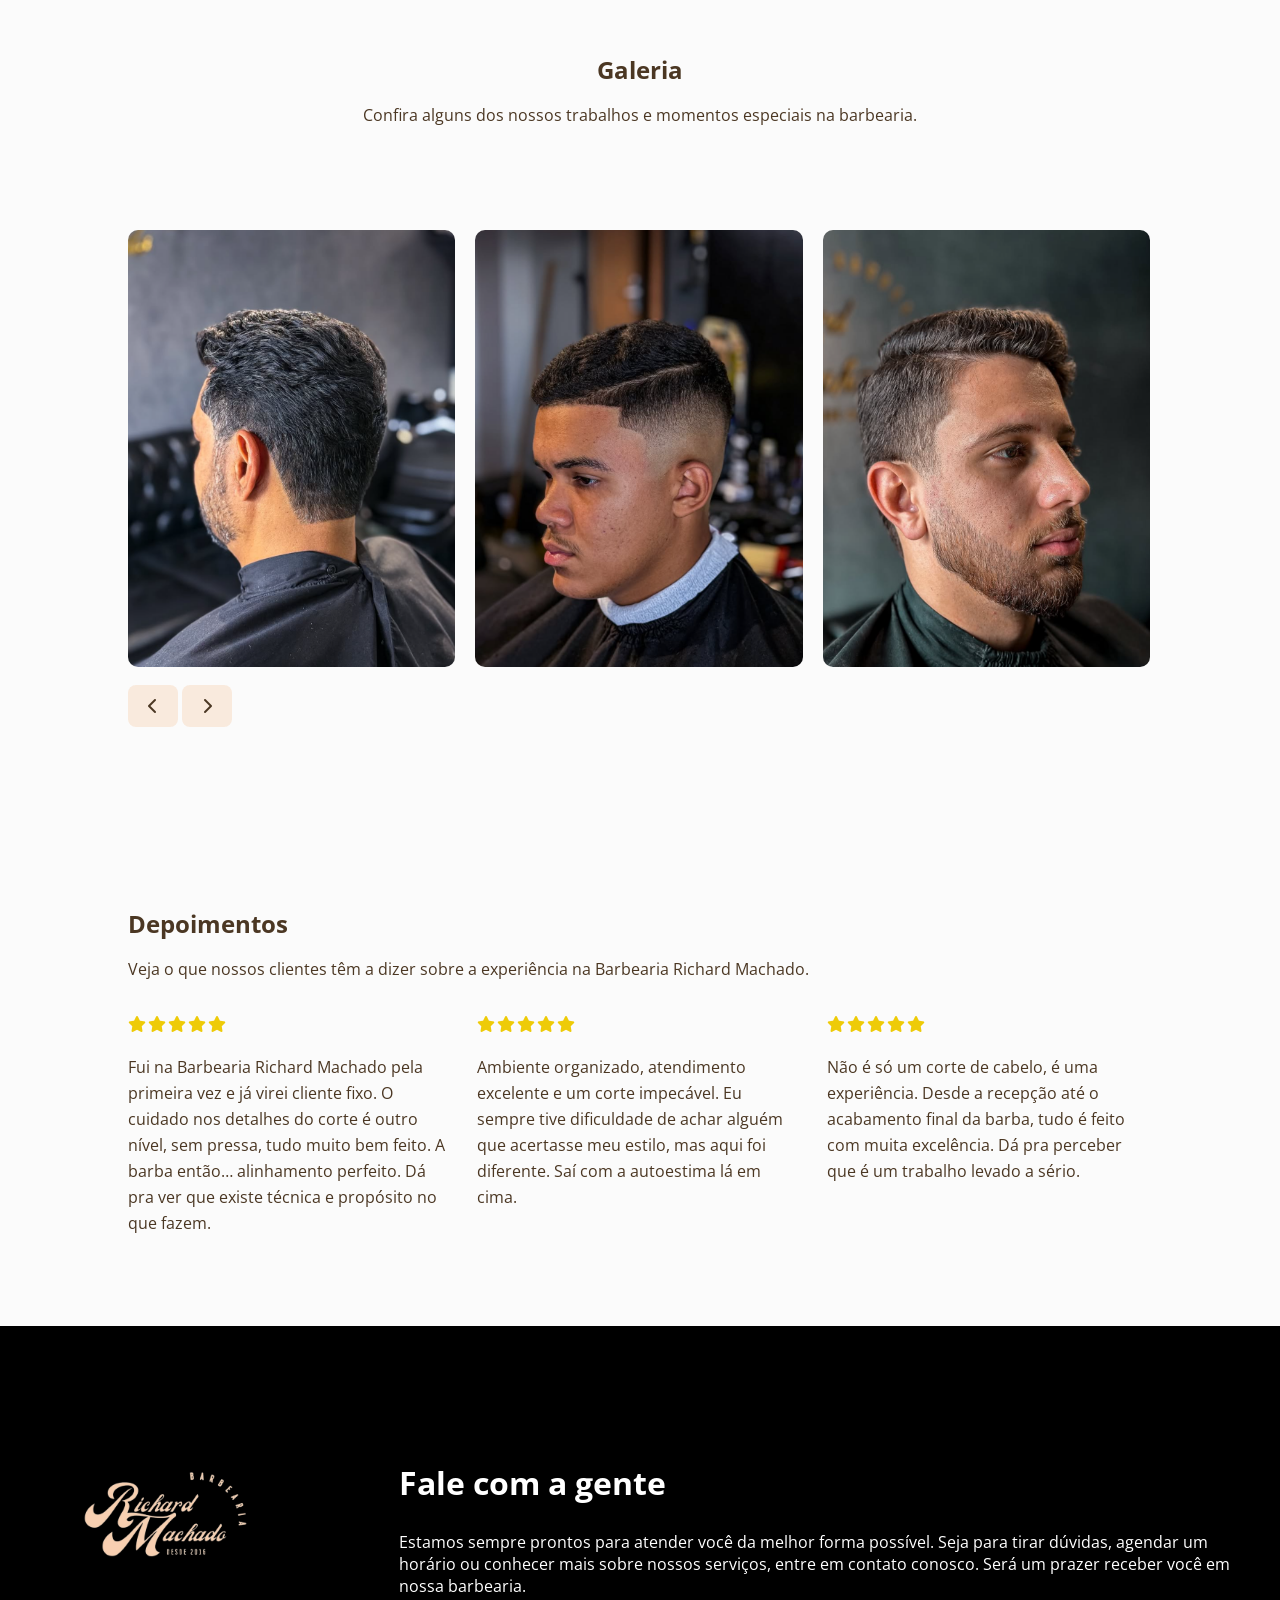
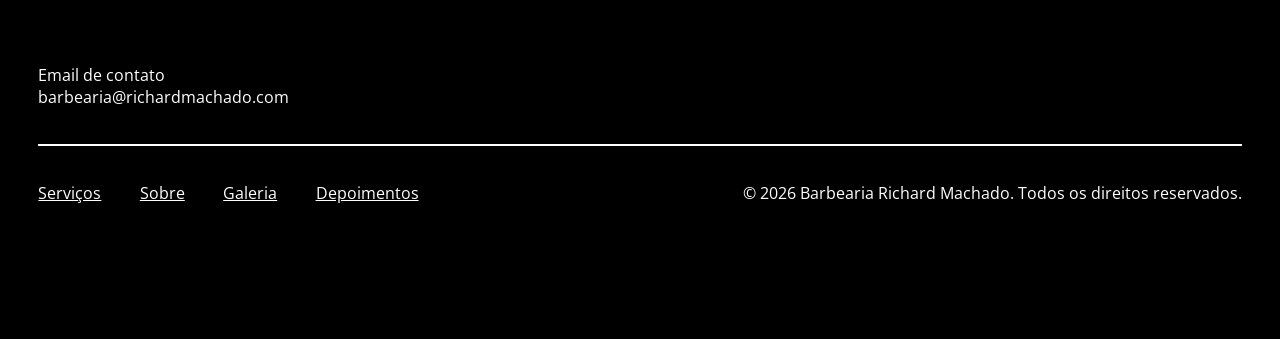
==== commit 1f26bca7: "Adiciona componentes de navegação e rodapé, implementa carregamento dinâmico e ajusta estilo do layo" ====
--- a/index.html
+++ b/index.html
@@ -8,25 +8,7 @@
 		<title>Barbearia Richad Machado</title>
 	</head>
 	<body>
-		<nav>
-			<div class="nav-left">
-				<a class="nav-link" href="#servicos">Serviços</a>
-				<a class="nav-link" href="#sobre">Sobre</a>
-			</div>
-			<img id="logo" src="./images/logo.png" alt="logo" />
-			<div class="nav-right">
-				<a class="nav-link" href="#galeria">Galeria</a>
-				<a class="nav-link" href="#depoimentos">Depoimentos</a>
-			</div>
-			<div id="redes-sociais">
-				<a target="_blank" href="https://www.instagram.com/barbearia_rmachado?igsh=MW1mdHJqaWIxZmE3bQ==">
-					<i class="fa-brands fa-instagram"></i>
-				</a>
-			</div>
-			<div id="hamburger">
-				<i class="fa-solid fa-bars"></i>
-			</div>
-		</nav>
+		<div id="navbar-container"></div>
 		<div id="mobile-menu">
 			<a class="nav-link" href="#servicos">Serviços</a>
 			<a class="nav-link" href="#sobre">Sobre</a>
@@ -219,11 +201,11 @@
 						</div>
 						<div class="infos">
 							<p class="description">
-								Lorem ipsum dolor sit amet consectetur adipisicing elit. Maxime mollitia, molestiae quas vel sint commodi repudiandae
-								consequuntur.
+								Fui na Barbearia Richard Machado pela primeira vez e já virei cliente fixo. O cuidado nos detalhes do corte é outro
+								nível, sem pressa, tudo muito bem feito. A barba então… alinhamento perfeito. Dá pra ver que existe técnica e
+								propósito no que fazem.
 							</p>
 						</div>
-						<div class="author">— João da Silva</div>
 					</div>
 					<div class="card">
 						<div class="stars">
@@ -235,11 +217,10 @@
 						</div>
 						<div class="infos">
 							<p class="description">
-								Lorem ipsum dolor sit amet consectetur adipisicing elit. Maxime mollitia, molestiae quas vel sint commodi repudiandae
-								consequuntur.
+								Ambiente organizado, atendimento excelente e um corte impecável. Eu sempre tive dificuldade de achar alguém que
+								acertasse meu estilo, mas aqui foi diferente. Saí com a autoestima lá em cima.
 							</p>
 						</div>
-						<div class="author">— Marcos Oliveira</div>
 					</div>
 					<div class="card">
 						<div class="stars">
@@ -251,41 +232,14 @@
 						</div>
 						<div class="infos">
 							<p class="description">
-								Lorem ipsum dolor sit amet consectetur adipisicing elit. Maxime mollitia, molestiae quas vel sint commodi repudiandae
-								consequuntur.
+								Não é só um corte de cabelo, é uma experiência. Desde a recepção até o acabamento final da barba, tudo é feito com
+								muita excelência. Dá pra perceber que é um trabalho levado a sério.
 							</p>
 						</div>
-						<div class="author">— Jaime da Paixão</div>
-					</div>
-				</div>
-			</section>
-			<footer>
-				<div class="top">
-					<div>
-						<img id="logo" src="./images/logo.png" alt="logo" />
-						<div class="email">
-							<span>Email de contato</span>
-							<span>barbearia@richardmachado.com</span>
-						</div>
-					</div>
-					<div class="message">
-						<h1>Fale com a gente</h1>
-						<p>
-							Estamos sempre prontos para atender você da melhor forma possível. Seja para tirar dúvidas, agendar um horário ou conhecer
-							mais sobre nossos serviços, entre em contato conosco. Será um prazer receber você em nossa barbearia.
-						</p>
-					</div>
-				</div>
-				<div class="bottom">
-					<div class="links">
-						<a id="nav-link" href="#servicos">Serviços</a>
-						<a id="nav-link" href="#sobre">Sobre</a>
-						<a id="nav-link" href="#galeria">Galeria</a>
-						<a id="nav-link" href="#depoimentos">Depoimentos</a>
-					</div>
-					<span>© 2026 Barbearia Richard Machado. Todos os direitos reservados.</span>
-				</div>
-			</footer>
+					</div>
+				</div>
+			</section>
+			<div id="footer-container"></div>
 		</main>
 		<script src="./script.js"></script>
 	</body>
--- a/style.css
+++ b/style.css
@@ -376,7 +376,6 @@
 	display: flex;
 	flex-direction: column;
 	margin-top: 4vh;
-	justify-content: space-between;
 }
 
 .testimonies .stars {
@@ -515,7 +514,7 @@
 
 	#redes-sociais {
 		position: absolute;
-		right: 10vw;
+		right: 15vw;
 		margin-top: 3px;
 	}
 
